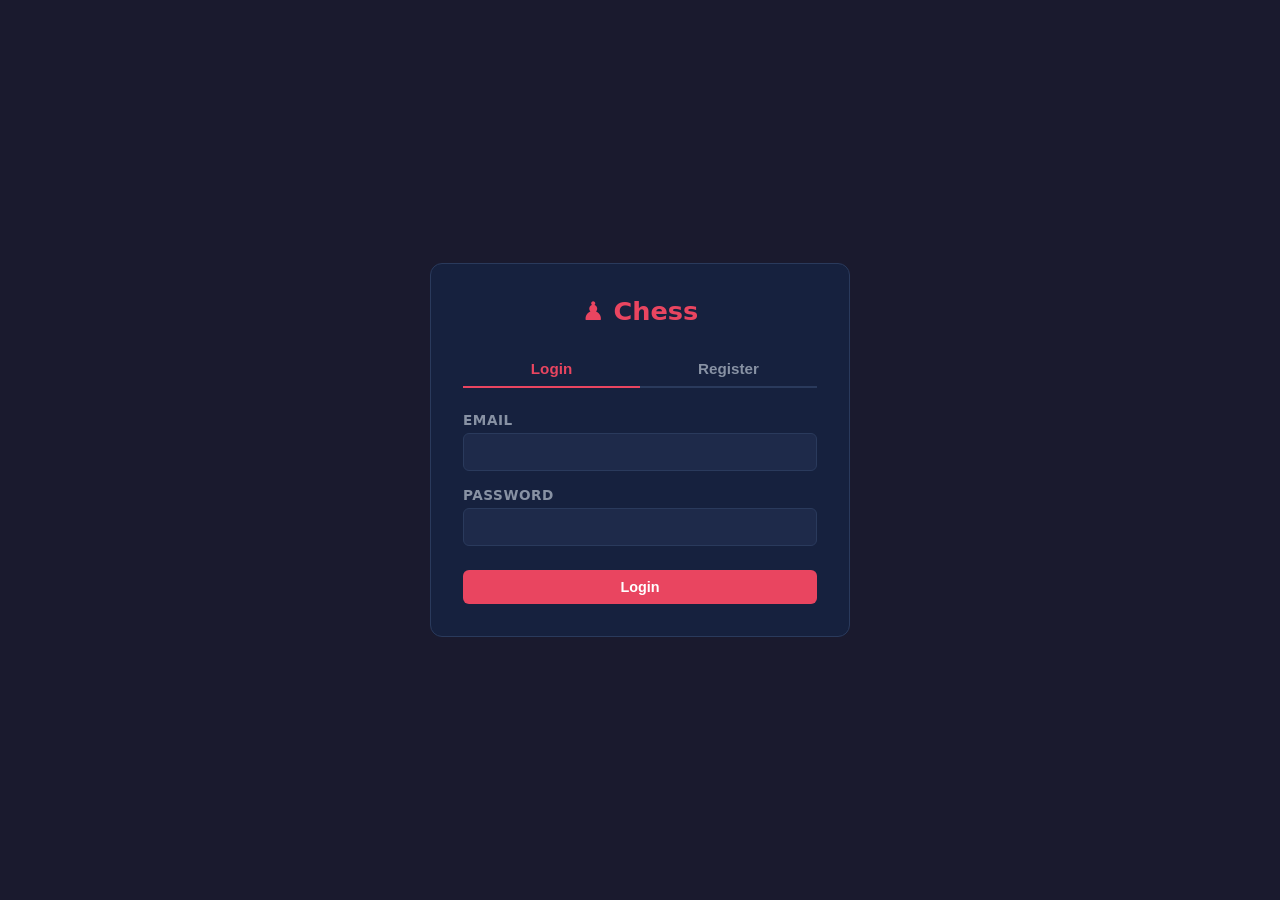
==== index.html @ 450ae5ae "Init commit" ====
<!DOCTYPE html>
<html lang="en">
<head>
  <meta charset="UTF-8" />
  <meta name="viewport" content="width=device-width, initial-scale=1.0" />
  <title>Chess — Login</title>
  <link rel="stylesheet" href="css/style.css" />
</head>
<body>
  <div class="auth-wrapper">
    <div class="auth-box">
      <h1>♟ Chess</h1>

      <div class="tabs">
        <button class="tab-btn active" data-tab="login">Login</button>
        <button class="tab-btn" data-tab="register">Register</button>
      </div>

      <!-- Login tab -->
      <div id="tab-login" class="tab-panel active">
        <form id="login-form" novalidate>
          <div class="form-group">
            <label for="login-email">Email</label>
            <input type="email" id="login-email" autocomplete="email" required />
          </div>
          <div class="form-group">
            <label for="login-password">Password</label>
            <input type="password" id="login-password" autocomplete="current-password" required />
          </div>
          <button type="submit" class="btn btn-primary form-submit">Login</button>
        </form>
        <div id="login-msg" class="msg msg-error"></div>
      </div>

      <!-- Register tab -->
      <div id="tab-register" class="tab-panel">
        <form id="register-form" novalidate>
          <div class="form-group">
            <label for="reg-username">Username</label>
            <input type="text" id="reg-username" autocomplete="username" required />
          </div>
          <div class="form-group">
            <label for="reg-email">Email</label>
            <input type="email" id="reg-email" autocomplete="email" required />
          </div>
          <div class="form-group">
            <label for="reg-password">Password</label>
            <input type="password" id="reg-password" autocomplete="new-password" required />
          </div>
          <button type="submit" class="btn btn-primary form-submit">Register</button>
        </form>
        <div id="register-msg" class="msg"></div>
      </div>
    </div>
  </div>

  <script src="js/api.js"></script>
  <script src="js/auth.js"></script>
</body>
</html>
---- css/style.css ----
:root {
  --bg-primary:    #1a1a2e;
  --bg-secondary:  #16213e;
  --bg-card:       #0f3460;
  --bg-input:      #1e2a4a;
  --accent:        #e94560;
  --accent-hover:  #c73652;
  --text-primary:  #eaeaea;
  --text-muted:    #8892a4;
  --border:        #2a3a5c;
  --sq-light:      #f0d9b5;
  --sq-dark:       #b58863;
  --sq-selected:   #7fc97f;
  --sq-legal:      rgba(127, 201, 127, 0.45);
  --sq-last-move:  rgba(255, 255, 100, 0.35);
  --success:       #2ecc71;
  --error:         #e74c3c;
  --warning:       #f39c12;
}

* {
  box-sizing: border-box;
  margin: 0;
  padding: 0;
}

body {
  background: var(--bg-primary);
  color: var(--text-primary);
  font-family: 'Segoe UI', system-ui, sans-serif;
  font-size: 15px;
  min-height: 100vh;
}

/* ── Nav bar ── */
.navbar {
  background: var(--bg-secondary);
  border-bottom: 1px solid var(--border);
  display: flex;
  align-items: center;
  justify-content: space-between;
  padding: 0.75rem 1.5rem;
}

.navbar .logo {
  font-size: 1.25rem;
  font-weight: 700;
  color: var(--accent);
  letter-spacing: 0.05em;
}

.navbar .nav-right {
  display: flex;
  align-items: center;
  gap: 1rem;
}

.navbar .username {
  color: var(--text-muted);
  font-size: 0.9rem;
}

/* ── Buttons ── */
button, .btn {
  cursor: pointer;
  border: none;
  border-radius: 6px;
  padding: 0.55rem 1.2rem;
  font-size: 0.9rem;
  font-weight: 600;
  transition: background 0.15s, transform 0.1s, opacity 0.15s;
}

.btn-primary {
  background: var(--accent);
  color: #fff;
}

.btn-primary:hover {
  background: var(--accent-hover);
}

.btn-secondary {
  background: var(--bg-card);
  color: var(--text-primary);
  border: 1px solid var(--border);
}

.btn-secondary:hover {
  background: #1a4a80;
}

.btn-danger {
  background: var(--error);
  color: #fff;
}

.btn-danger:hover {
  background: #c0392b;
}

.btn-sm {
  padding: 0.35rem 0.8rem;
  font-size: 0.8rem;
}

button:disabled, .btn:disabled {
  opacity: 0.5;
  cursor: not-allowed;
}

button:active:not(:disabled) {
  transform: scale(0.97);
}

/* ── Page container ── */
.page-container {
  max-width: 960px;
  margin: 0 auto;
  padding: 2rem 1rem;
}

/* ── Auth page ── */
.auth-wrapper {
  display: flex;
  align-items: center;
  justify-content: center;
  min-height: 100vh;
  padding: 1rem;
}

.auth-box {
  background: var(--bg-secondary);
  border: 1px solid var(--border);
  border-radius: 12px;
  padding: 2rem;
  width: 100%;
  max-width: 420px;
}

.auth-box h1 {
  text-align: center;
  font-size: 1.6rem;
  color: var(--accent);
  margin-bottom: 1.5rem;
}

.tabs {
  display: flex;
  border-bottom: 2px solid var(--border);
  margin-bottom: 1.5rem;
}

.tab-btn {
  flex: 1;
  background: none;
  border: none;
  border-bottom: 2px solid transparent;
  margin-bottom: -2px;
  color: var(--text-muted);
  padding: 0.6rem;
  font-size: 0.95rem;
  font-weight: 600;
  border-radius: 0;
  transition: color 0.15s, border-color 0.15s;
}

.tab-btn.active {
  color: var(--accent);
  border-bottom-color: var(--accent);
}

.tab-panel {
  display: none;
}

.tab-panel.active {
  display: block;
}

.form-group {
  margin-bottom: 1rem;
}

.form-group label {
  display: block;
  margin-bottom: 0.3rem;
  color: var(--text-muted);
  font-size: 0.85rem;
  font-weight: 600;
  text-transform: uppercase;
  letter-spacing: 0.04em;
}

.form-group input {
  width: 100%;
  padding: 0.6rem 0.85rem;
  background: var(--bg-input);
  border: 1px solid var(--border);
  border-radius: 6px;
  color: var(--text-primary);
  font-size: 0.95rem;
  transition: border-color 0.15s;
}

.form-group input:focus {
  outline: none;
  border-color: var(--accent);
}

.form-submit {
  width: 100%;
  margin-top: 0.5rem;
}

/* ── Messages ── */
.msg {
  border-radius: 6px;
  padding: 0.6rem 0.85rem;
  font-size: 0.88rem;
  margin-top: 0.75rem;
  display: none;
}

.msg.visible {
  display: block;
}

.msg-error {
  background: rgba(231, 76, 60, 0.15);
  border: 1px solid var(--error);
  color: var(--error);
}

.msg-success {
  background: rgba(46, 204, 113, 0.15);
  border: 1px solid var(--success);
  color: var(--success);
}

.msg-info {
  background: rgba(52, 152, 219, 0.15);
  border: 1px solid #3498db;
  color: #74b9ff;
}

/* ── Rooms page ── */
.rooms-header {
  display: flex;
  align-items: center;
  justify-content: space-between;
  margin-bottom: 1.5rem;
}

.rooms-header h2 {
  font-size: 1.4rem;
}

.action-bar {
  display: flex;
  gap: 0.75rem;
  margin-bottom: 1.5rem;
  flex-wrap: wrap;
}

.section-title {
  font-size: 1rem;
  font-weight: 700;
  color: var(--text-muted);
  text-transform: uppercase;
  letter-spacing: 0.06em;
  margin-bottom: 0.75rem;
}

.room-table {
  width: 100%;
  border-collapse: collapse;
}

.room-table th {
  text-align: left;
  padding: 0.6rem 0.75rem;
  font-size: 0.78rem;
  text-transform: uppercase;
  letter-spacing: 0.05em;
  color: var(--text-muted);
  border-bottom: 1px solid var(--border);
}

.room-table td {
  padding: 0.7rem 0.75rem;
  border-bottom: 1px solid var(--border);
  font-size: 0.9rem;
  vertical-align: middle;
}

.room-table tr:last-child td {
  border-bottom: none;
}

.room-table tbody tr:hover {
  background: rgba(255, 255, 255, 0.03);
}

.status-badge {
  display: inline-block;
  padding: 0.2rem 0.55rem;
  border-radius: 20px;
  font-size: 0.75rem;
  font-weight: 700;
  text-transform: uppercase;
  letter-spacing: 0.04em;
}

.status-waiting  { background: rgba(243, 156, 18, 0.2);  color: var(--warning); }
.status-active   { background: rgba(46, 204, 113, 0.2);  color: var(--success); }
.status-finished { background: rgba(142, 146, 164, 0.2); color: var(--text-muted); }

.card {
  background: var(--bg-secondary);
  border: 1px solid var(--border);
  border-radius: 10px;
  padding: 1.25rem;
  margin-bottom: 1.5rem;
}

/* ── Game page ── */
.game-layout {
  display: flex;
  gap: 1.5rem;
  align-items: flex-start;
  flex-wrap: wrap;
}

.board-wrapper {
  flex: 0 0 auto;
}

.board-with-coords {
  display: inline-flex;
  flex-direction: column;
}

.board-row-with-rank {
  display: flex;
  align-items: center;
}

.coord-rank {
  width: 20px;
  text-align: center;
  font-size: 0.75rem;
  color: var(--text-muted);
  user-select: none;
}

.coord-files {
  display: flex;
  padding-left: 20px;
}

.coord-file {
  width: 72px;
  text-align: center;
  font-size: 0.75rem;
  color: var(--text-muted);
  user-select: none;
}

#chessboard {
  display: grid;
  grid-template-columns: repeat(8, 72px);
  grid-template-rows: repeat(8, 72px);
  border: 3px solid var(--border);
  border-radius: 4px;
  overflow: hidden;
}

.sq {
  width: 72px;
  height: 72px;
  display: flex;
  align-items: center;
  justify-content: center;
  cursor: pointer;
  position: relative;
  transition: background 0.1s;
  user-select: none;
}

.sq.light { background: var(--sq-light); }
.sq.dark  { background: var(--sq-dark); }
.sq.selected  { background: var(--sq-selected) !important; }
.sq.last-move { background: var(--sq-last-move) !important; }

.sq.legal-target::after {
  content: '';
  position: absolute;
  width: 28px;
  height: 28px;
  border-radius: 50%;
  background: var(--sq-legal);
  pointer-events: none;
}

.sq.legal-target.has-piece::after {
  width: 66px;
  height: 66px;
  background: none;
  border: 4px solid var(--sq-legal);
}

.piece {
  font-size: 48px;
  line-height: 1;
  pointer-events: none;
  filter: drop-shadow(0 1px 2px rgba(0,0,0,0.5));
}

.game-sidebar {
  flex: 1;
  min-width: 220px;
  display: flex;
  flex-direction: column;
  gap: 1rem;
}

.status-bar {
  background: var(--bg-secondary);
  border: 1px solid var(--border);
  border-radius: 10px;
  padding: 1rem;
}

.status-bar .status-row {
  display: flex;
  justify-content: space-between;
  align-items: center;
  padding: 0.3rem 0;
  border-bottom: 1px solid var(--border);
  font-size: 0.88rem;
}

.status-bar .status-row:last-child {
  border-bottom: none;
}

.status-bar .label {
  color: var(--text-muted);
}

.status-bar .value {
  font-weight: 600;
}

.turn-white { color: #f8f8f8; }
.turn-black { color: #b0b0b0; }

.game-controls {
  display: flex;
  flex-direction: column;
  gap: 0.5rem;
}

.banner {
  display: none;
  background: var(--bg-secondary);
  border: 1px solid var(--border);
  border-radius: 10px;
  padding: 1.25rem;
  text-align: center;
}

.banner.visible {
  display: block;
}

.banner h3 {
  font-size: 1.2rem;
  margin-bottom: 0.5rem;
}

.banner.winner-white h3 { color: #f8f8f8; }
.banner.winner-black h3 { color: #b0b0b0; }
.banner.winner-draw  h3 { color: var(--warning); }

#disconnect-banner {
  border-color: var(--warning);
}

#disconnect-banner h3 {
  color: var(--warning);
}

.spinner {
  display: inline-block;
  width: 18px;
  height: 18px;
  border: 3px solid var(--border);
  border-top-color: var(--accent);
  border-radius: 50%;
  animation: spin 0.7s linear infinite;
  vertical-align: middle;
  margin-right: 6px;
}

@keyframes spin {
  to { transform: rotate(360deg); }
}

/* ── Utilities ── */
.text-muted  { color: var(--text-muted); }
.text-center { text-align: center; }
.mt-1 { margin-top: 0.5rem; }
.mt-2 { margin-top: 1rem; }
.hidden { display: none !important; }

@media (max-width: 640px) {
  #chessboard {
    grid-template-columns: repeat(8, 44px);
    grid-template-rows: repeat(8, 44px);
  }
  .sq       { width: 44px; height: 44px; }
  .piece    { font-size: 30px; }
  .coord-file { width: 44px; }
  .sq.legal-target::after           { width: 18px; height: 18px; }
  .sq.legal-target.has-piece::after { width: 40px; height: 40px; }
}
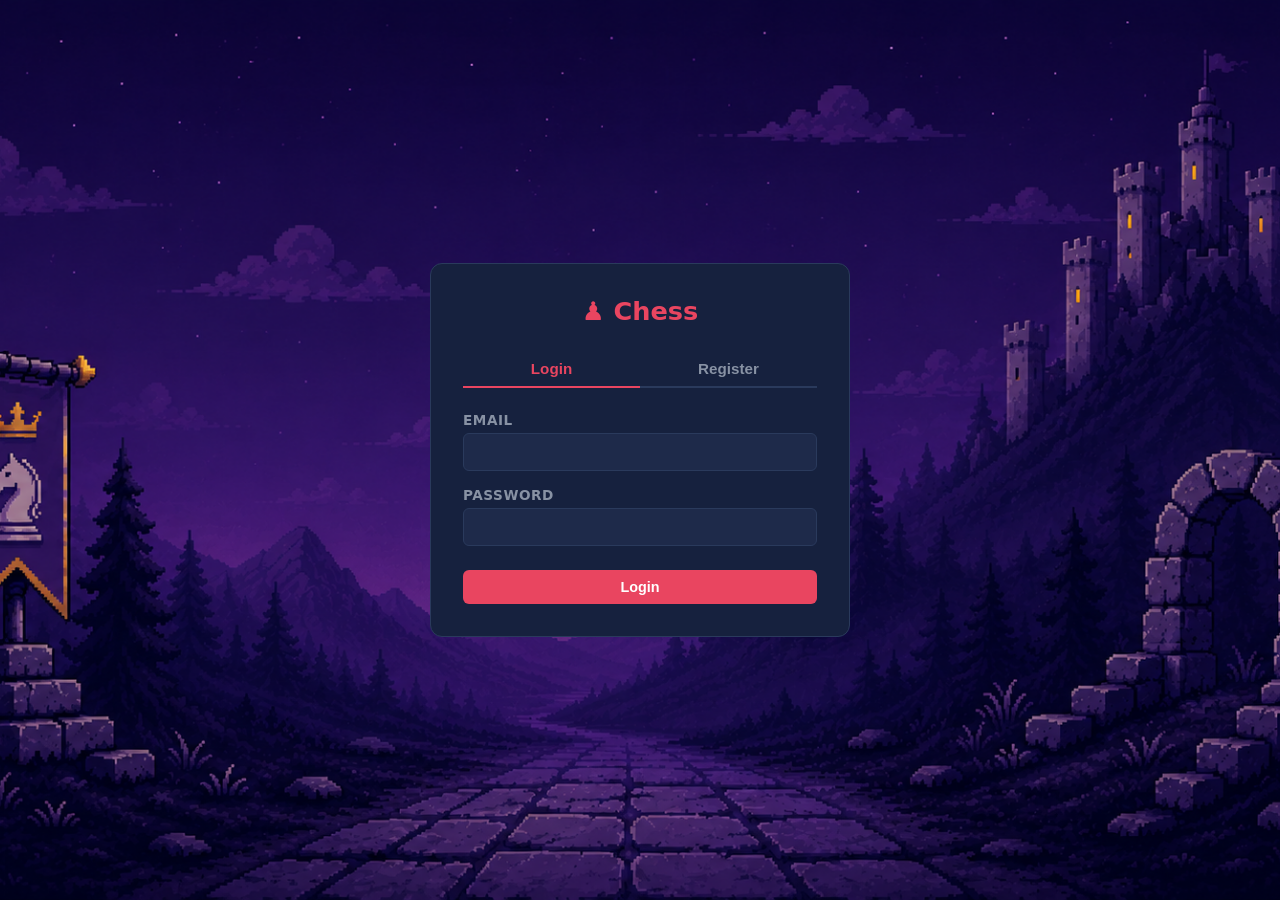
==== commit eb74bf95: "feat: login page background image with pixel-art theme Add full-screen background to index.html usin" ====
--- a/index.html
+++ b/index.html
@@ -6,7 +6,7 @@
   <title>Chess — Login</title>
   <link rel="stylesheet" href="css/style.css" />
 </head>
-<body>
+<body class="login-bg">
   <div class="auth-wrapper">
     <div class="auth-box">
       <h1>♟ Chess</h1>
--- a/css/style.css
+++ b/css/style.css
@@ -24,12 +24,26 @@
   padding: 0;
 }
 
+html {
+  margin: 0;
+  overflow: hidden;
+}
+
 body {
   background: var(--bg-primary);
   color: var(--text-primary);
   font-family: 'Segoe UI', system-ui, sans-serif;
   font-size: 15px;
   min-height: 100vh;
+  overflow: hidden;
+}
+
+body.login-bg {
+  background-color: #0d0718;
+  background-image: url('../img/login_background.png');
+  background-size: cover;
+  background-position: center center;
+  background-repeat: no-repeat;
 }
 
 /* ── Nav bar ── */
@@ -125,7 +139,8 @@
   display: flex;
   align-items: center;
   justify-content: center;
-  min-height: 100vh;
+  height: 100dvh;
+  min-height: 720px;
   padding: 1rem;
 }
 
@@ -324,6 +339,11 @@
   margin-bottom: 1.5rem;
 }
 
+.my-game-card {
+  border-color: var(--warning);
+  background: rgba(243, 156, 18, 0.06);
+}
+
 /* ── Game page ── */
 .game-layout {
   display: flex;
@@ -455,6 +475,77 @@
 
 .turn-white { color: #f8f8f8; }
 .turn-black { color: #b0b0b0; }
+
+.players-bar {
+  display: flex;
+  align-items: center;
+  gap: 0.5rem;
+  background: var(--bg-secondary);
+  border: 1px solid var(--border);
+  border-radius: 10px;
+  padding: 0.6rem 0.75rem;
+}
+
+.player-card {
+  flex: 1;
+  display: flex;
+  align-items: center;
+  gap: 0.5rem;
+  padding: 0.5rem 0.6rem;
+  border-radius: 8px;
+  border: 2px solid transparent;
+  min-width: 0;
+  transition: border-color 0.25s, background 0.25s;
+}
+
+.player-card.active {
+  border-color: var(--warning);
+  background: rgba(243, 156, 18, 0.08);
+}
+
+.player-dot {
+  width: 0.8em;
+  height: 0.8em;
+  border-radius: 50%;
+  flex-shrink: 0;
+}
+
+.player-dot.white {
+  background: #f0d9b5;
+  border: 2px solid #b58863;
+}
+
+.player-dot.black {
+  background: #2c2c2c;
+  border: 2px solid #888;
+}
+
+.player-info {
+  display: flex;
+  flex-direction: column;
+  min-width: 0;
+}
+
+.player-name {
+  font-weight: 600;
+  font-size: 0.92em;
+  white-space: nowrap;
+  overflow: hidden;
+  text-overflow: ellipsis;
+}
+
+.player-color-label {
+  font-size: 0.72em;
+  color: var(--text-muted);
+  text-transform: capitalize;
+}
+
+.vs-label {
+  color: var(--text-muted);
+  font-size: 0.78em;
+  font-weight: 600;
+  flex-shrink: 0;
+}
 
 .game-controls {
   display: flex;
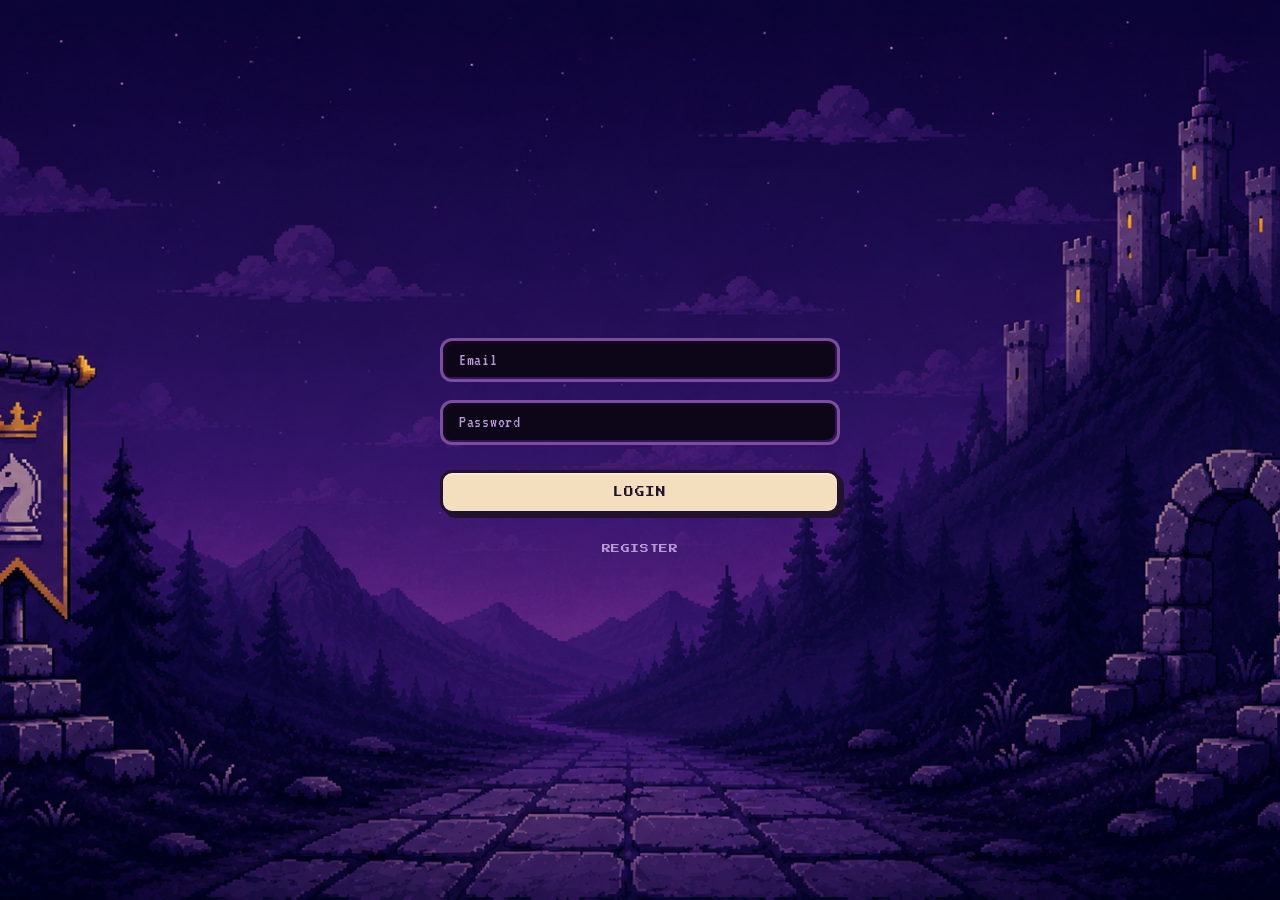
==== commit 73e8c4ca: "feat: redesign auth page — floating fields over background, no card - Remove auth card (background, " ====
--- a/index.html
+++ b/index.html
@@ -9,23 +9,14 @@
 <body class="login-bg">
   <div class="auth-wrapper">
     <div class="auth-box">
-      <h1>♟ Chess</h1>
-
-      <div class="tabs">
-        <button class="tab-btn active" data-tab="login">Login</button>
-        <button class="tab-btn" data-tab="register">Register</button>
-      </div>
-
       <!-- Login tab -->
       <div id="tab-login" class="tab-panel active">
         <form id="login-form" novalidate>
           <div class="form-group">
-            <label for="login-email">Email</label>
-            <input type="email" id="login-email" autocomplete="email" required />
+            <input type="email" id="login-email" autocomplete="email" placeholder="Email" required />
           </div>
           <div class="form-group">
-            <label for="login-password">Password</label>
-            <input type="password" id="login-password" autocomplete="current-password" required />
+            <input type="password" id="login-password" autocomplete="current-password" placeholder="Password" required />
           </div>
           <button type="submit" class="btn btn-primary form-submit">Login</button>
         </form>
@@ -36,20 +27,22 @@
       <div id="tab-register" class="tab-panel">
         <form id="register-form" novalidate>
           <div class="form-group">
-            <label for="reg-username">Username</label>
-            <input type="text" id="reg-username" autocomplete="username" required />
+            <input type="text" id="reg-username" autocomplete="username" placeholder="Username" required />
           </div>
           <div class="form-group">
-            <label for="reg-email">Email</label>
-            <input type="email" id="reg-email" autocomplete="email" required />
+            <input type="email" id="reg-email" autocomplete="email" placeholder="Email" required />
           </div>
           <div class="form-group">
-            <label for="reg-password">Password</label>
-            <input type="password" id="reg-password" autocomplete="new-password" required />
+            <input type="password" id="reg-password" autocomplete="new-password" placeholder="Password" required />
           </div>
           <button type="submit" class="btn btn-primary form-submit">Register</button>
         </form>
         <div id="register-msg" class="msg"></div>
+      </div>
+
+      <div class="tabs">
+        <button class="tab-btn active" data-tab="login">Login</button>
+        <button class="tab-btn" data-tab="register">Register</button>
       </div>
     </div>
   </div>
--- a/css/style.css
+++ b/css/style.css
@@ -1,3 +1,5 @@
+@import url('https://fonts.googleapis.com/css2?family=Press+Start+2P&family=VT323&display=swap');
+
 :root {
   --bg-primary:    #1a1a2e;
   --bg-secondary:  #16213e;
@@ -134,7 +136,7 @@
   padding: 2rem 1rem;
 }
 
-/* ── Auth page ── */
+/* ── Auth page (medieval pixel-art) ── */
 .auth-wrapper {
   display: flex;
   align-items: center;
@@ -145,44 +147,45 @@
 }
 
 .auth-box {
-  background: var(--bg-secondary);
-  border: 1px solid var(--border);
-  border-radius: 12px;
-  padding: 2rem;
   width: 100%;
-  max-width: 420px;
-}
-
-.auth-box h1 {
-  text-align: center;
-  font-size: 1.6rem;
-  color: var(--accent);
-  margin-bottom: 1.5rem;
-}
+  max-width: 400px;
+}
+
 
 .tabs {
   display: flex;
-  border-bottom: 2px solid var(--border);
-  margin-bottom: 1.5rem;
+  gap: 1.5rem;
+  justify-content: center;
+  margin-top: 1.5rem;
 }
 
 .tab-btn {
-  flex: 1;
-  background: none;
+  flex: 0;
+  background: transparent;
   border: none;
-  border-bottom: 2px solid transparent;
-  margin-bottom: -2px;
-  color: var(--text-muted);
-  padding: 0.6rem;
-  font-size: 0.95rem;
-  font-weight: 600;
+  border-bottom: 3px solid transparent;
+  color: #b99bd6;
+  padding: 0.4rem 0;
+  font-family: 'Press Start 2P', monospace;
+  font-size: 0.55rem;
+  font-weight: 400;
+  text-transform: uppercase;
+  letter-spacing: 0.06em;
   border-radius: 0;
+  cursor: pointer;
   transition: color 0.15s, border-color 0.15s;
 }
 
+.tab-btn:last-child {
+  border-right: none;
+}
+
+.tab-btn:hover:not(.active) {
+  color: #b99bd6;
+}
+
 .tab-btn.active {
-  color: var(--accent);
-  border-bottom-color: var(--accent);
+  display: none;
 }
 
 .tab-panel {
@@ -194,38 +197,79 @@
 }
 
 .form-group {
-  margin-bottom: 1rem;
-}
-
-.form-group label {
-  display: block;
-  margin-bottom: 0.3rem;
-  color: var(--text-muted);
-  font-size: 0.85rem;
-  font-weight: 600;
-  text-transform: uppercase;
-  letter-spacing: 0.04em;
+  margin-bottom: 1.1rem;
 }
 
 .form-group input {
   width: 100%;
-  padding: 0.6rem 0.85rem;
-  background: var(--bg-input);
-  border: 1px solid var(--border);
-  border-radius: 6px;
-  color: var(--text-primary);
-  font-size: 0.95rem;
-  transition: border-color 0.15s;
+  padding: 0.65rem 1rem;
+  background: #0d0618;
+  border: 3px solid #7b4ca0;
+  border-radius: 12px;
+  color: #e2ceff;
+  font-size: 1.1rem;
+  font-family: 'VT323', monospace;
+  letter-spacing: 0.04em;
+  transition: border-color 0.1s;
+  box-shadow:
+    inset 3px 3px 0 #12091f,
+    inset -2px -2px 0 #2e1558;
+}
+
+.form-group input::placeholder {
+  color: #b99bd6;
 }
 
 .form-group input:focus {
   outline: none;
-  border-color: var(--accent);
+  border-color: #9b6ac8;
+  box-shadow:
+    inset 3px 3px 0 #12091f,
+    inset -2px -2px 0 #2e1558,
+    0 0 0 2px rgba(155, 106, 200, 0.25);
 }
 
 .form-submit {
   width: 100%;
   margin-top: 0.5rem;
+}
+
+/* Parchment button — scoped to auth card only */
+.auth-box .btn-primary {
+  background: #f3dfbd;
+  color: #21122f;
+  border: 3px solid #21122f;
+  border-radius: 12px;
+  font-family: 'Press Start 2P', monospace;
+  font-size: 0.6rem;
+  font-weight: 400;
+  letter-spacing: 0.08em;
+  text-transform: uppercase;
+  padding: 0.85rem 1.2rem;
+  box-shadow:
+    4px 4px 0 #21122f,
+    inset 0 2px 0 rgba(255, 255, 255, 0.35);
+  transition: background 0.1s, box-shadow 0.05s, transform 0.05s;
+}
+
+.auth-box .btn-primary:hover:not(:disabled) {
+  background: #fff0cf;
+  box-shadow:
+    4px 4px 0 #21122f,
+    inset 0 2px 0 rgba(255, 255, 255, 0.5),
+    0 0 14px rgba(208, 155, 61, 0.4);
+}
+
+.auth-box .btn-primary:active:not(:disabled) {
+  transform: translate(3px, 3px);
+  box-shadow: 1px 1px 0 #21122f;
+}
+
+.auth-box .btn-primary:disabled {
+  background: #c9b898;
+  color: #5a4a2e;
+  box-shadow: 3px 3px 0 #21122f;
+  opacity: 0.65;
 }
 
 /* ── Messages ── */
@@ -257,6 +301,33 @@
   background: rgba(52, 152, 219, 0.15);
   border: 1px solid #3498db;
   color: #74b9ff;
+}
+
+/* Auth card message overrides — fantasy style */
+.auth-box .msg {
+  border-radius: 2px;
+  font-family: 'VT323', monospace;
+  font-size: 1.05rem;
+  letter-spacing: 0.03em;
+  border-width: 2px;
+}
+
+.auth-box .msg-error {
+  background: rgba(120, 20, 20, 0.35);
+  border-color: #a03030;
+  color: #ff9999;
+}
+
+.auth-box .msg-success {
+  background: rgba(20, 80, 20, 0.35);
+  border-color: #30a030;
+  color: #99dd99;
+}
+
+.auth-box .msg-info {
+  background: rgba(50, 15, 80, 0.5);
+  border-color: #7b4ca0;
+  color: #c8a8e8;
 }
 
 /* ── Rooms page ── */
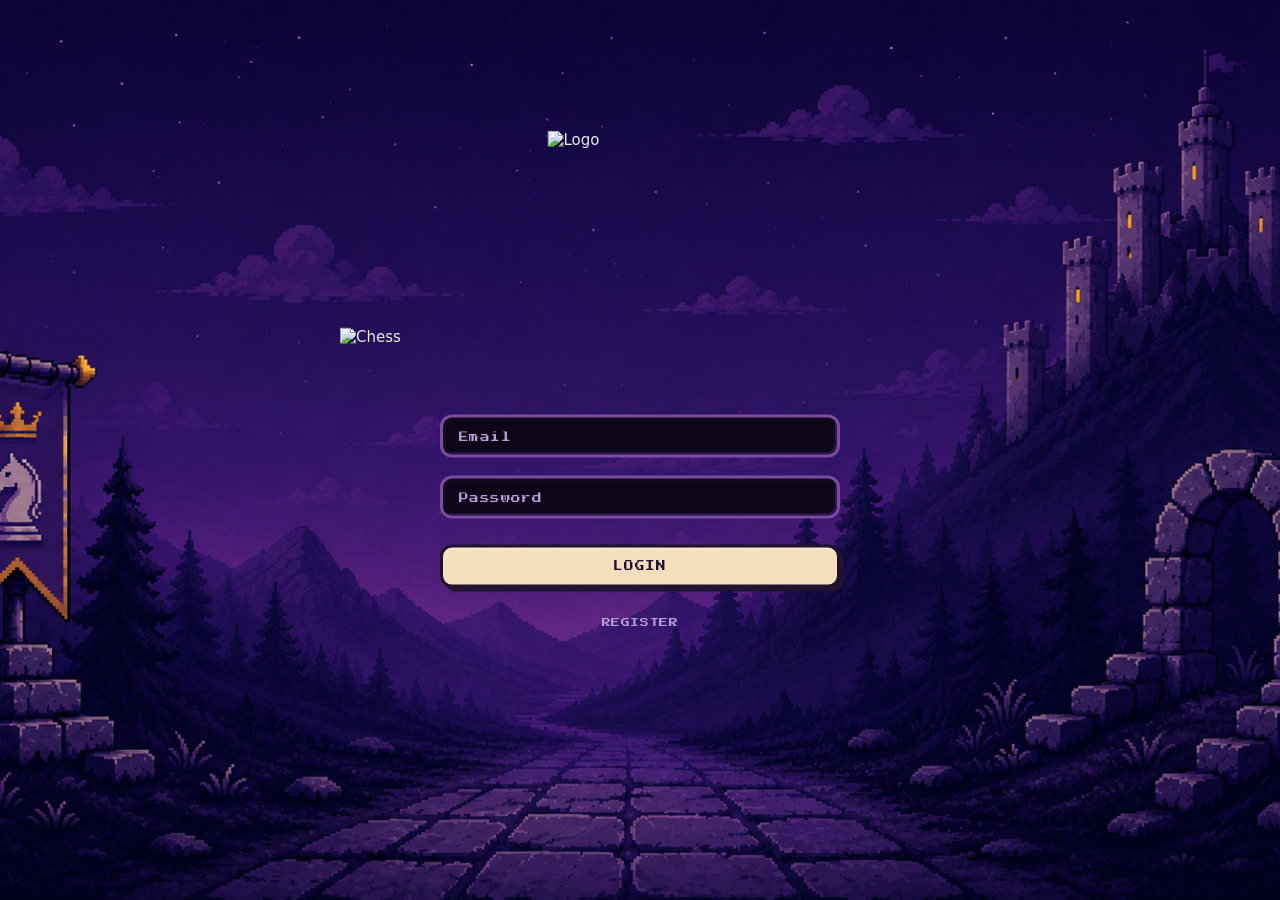
==== commit 3aa444ec: "feat: add logo and text images as layered background on auth page" ====
--- a/index.html
+++ b/index.html
@@ -8,6 +8,8 @@
 </head>
 <body class="login-bg">
   <div class="auth-wrapper">
+    <img src="img/text.png" class="auth-title-img" alt="Chess" />
+    <img src="img/logo.png" class="auth-logo-img" alt="Logo" />
     <div class="auth-box">
       <!-- Login tab -->
       <div id="tab-login" class="tab-panel active">
--- a/css/style.css
+++ b/css/style.css
@@ -138,7 +138,9 @@
 
 /* ── Auth page (medieval pixel-art) ── */
 .auth-wrapper {
-  display: flex;
+  position: relative;
+  display: flex;
+  flex-direction: column;
   align-items: center;
   justify-content: center;
   height: 100dvh;
@@ -146,9 +148,36 @@
   padding: 1rem;
 }
 
+.auth-logo-img {
+  position: absolute;
+  left: 50%;
+  top: 50%;
+  transform: translate(-50%, calc(-50% - 6.5cm));
+  width: calc(204px - 0.5cm);
+  height: calc(204px - 1.5cm);
+  image-rendering: pixelated;
+  z-index: 0;
+  pointer-events: none;
+}
+
+.auth-title-img {
+  position: absolute;
+  left: 50%;
+  top: 50%;
+  transform: translate(-50%, calc(-50% - 3cm));
+  max-width: 600px;
+  width: 100%;
+  image-rendering: pixelated;
+  z-index: 1;
+  pointer-events: none;
+}
+
 .auth-box {
+  position: relative;
+  z-index: 1;
   width: 100%;
   max-width: 400px;
+  transform: translateY(2cm);
 }
 
 
@@ -202,13 +231,13 @@
 
 .form-group input {
   width: 100%;
-  padding: 0.65rem 1rem;
+  padding: 0.85rem 1rem;
   background: #0d0618;
   border: 3px solid #7b4ca0;
   border-radius: 12px;
   color: #e2ceff;
-  font-size: 1.1rem;
-  font-family: 'VT323', monospace;
+  font-size: 0.6rem;
+  font-family: 'Press Start 2P', monospace;
   letter-spacing: 0.04em;
   transition: border-color 0.1s;
   box-shadow:
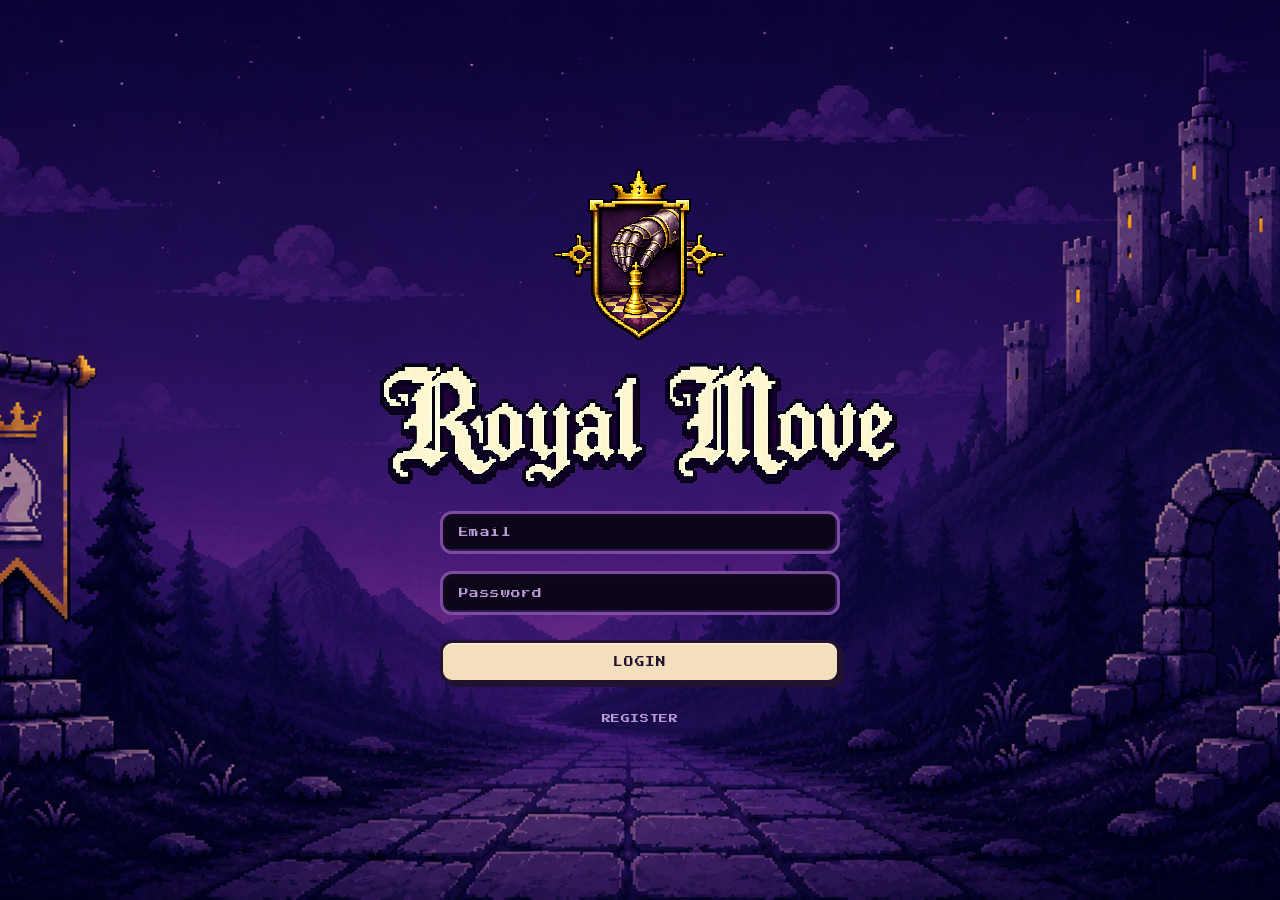
==== commit aacab68a: "feat: redesign rooms/game pages with medieval pixel-art theme - Add room_game_background.png to room" ====
--- a/index.html
+++ b/index.html
@@ -8,8 +8,8 @@
 </head>
 <body class="login-bg">
   <div class="auth-wrapper">
+    <img src="img/logo.png" class="auth-logo-img" alt="Logo" />
     <img src="img/text.png" class="auth-title-img" alt="Chess" />
-    <img src="img/logo.png" class="auth-logo-img" alt="Logo" />
     <div class="auth-box">
       <!-- Login tab -->
       <div id="tab-login" class="tab-panel active">
--- a/css/style.css
+++ b/css/style.css
@@ -28,16 +28,14 @@
 
 html {
   margin: 0;
-  overflow: hidden;
 }
 
 body {
   background: var(--bg-primary);
   color: var(--text-primary);
   font-family: 'Segoe UI', system-ui, sans-serif;
-  font-size: 15px;
+  font-size: clamp(13px, 1.5vw, 16px);
   min-height: 100vh;
-  overflow: hidden;
 }
 
 body.login-bg {
@@ -46,6 +44,7 @@
   background-size: cover;
   background-position: center center;
   background-repeat: no-repeat;
+  overflow: hidden;
 }
 
 /* ── Nav bar ── */
@@ -65,6 +64,24 @@
   letter-spacing: 0.05em;
 }
 
+.nav-logo {
+  height: clamp(1.1rem, 3vh, 1.75rem);
+  width: auto;
+  image-rendering: pixelated;
+  display: block;
+}
+
+body.room-game-bg .navbar .logo-wrap {
+  background: rgba(8, 3, 18, 0.78);
+  backdrop-filter: blur(10px);
+  border: 2px solid #7b4ca0;
+  border-radius: 999px;
+  padding: 0.45rem 1rem;
+  box-shadow: 3px 3px 0 rgba(0, 0, 0, 0.4);
+  display: flex;
+  align-items: center;
+}
+
 .navbar .nav-right {
   display: flex;
   align-items: center;
@@ -80,7 +97,7 @@
 button, .btn {
   cursor: pointer;
   border: none;
-  border-radius: 6px;
+  border-radius: 0.375rem;
   padding: 0.55rem 1.2rem;
   font-size: 0.9rem;
   font-weight: 600;
@@ -131,7 +148,7 @@
 
 /* ── Page container ── */
 .page-container {
-  max-width: 960px;
+  max-width: 60rem;
   margin: 0 auto;
   padding: 2rem 1rem;
 }
@@ -144,42 +161,31 @@
   align-items: center;
   justify-content: center;
   height: 100dvh;
-  min-height: 720px;
-  padding: 1rem;
+  min-height: clamp(28rem, 80vh, 50rem);
+  padding: clamp(1rem, 3vh, 2rem) 1rem;
+  gap: clamp(0.75rem, 2.5vh, 1.5rem);
 }
 
 .auth-logo-img {
-  position: absolute;
-  left: 50%;
-  top: 50%;
-  transform: translate(-50%, calc(-50% - 6.5cm));
-  width: calc(204px - 0.5cm);
-  height: calc(204px - 1.5cm);
+  width: clamp(7rem, 14vw, 11rem);
+  height: auto;
   image-rendering: pixelated;
-  z-index: 0;
   pointer-events: none;
+  flex-shrink: 0;
 }
 
 .auth-title-img {
-  position: absolute;
-  left: 50%;
-  top: 50%;
-  transform: translate(-50%, calc(-50% - 3cm));
-  max-width: 600px;
+  max-width: 32.5rem;
+  width: 90%;
+  image-rendering: pixelated;
+  pointer-events: none;
+  flex-shrink: 0;
+}
+
+.auth-box {
   width: 100%;
-  image-rendering: pixelated;
-  z-index: 1;
-  pointer-events: none;
-}
-
-.auth-box {
-  position: relative;
-  z-index: 1;
-  width: 100%;
-  max-width: 400px;
-  transform: translateY(2cm);
-}
-
+  max-width: 25rem;
+}
 
 .tabs {
   display: flex;
@@ -234,7 +240,7 @@
   padding: 0.85rem 1rem;
   background: #0d0618;
   border: 3px solid #7b4ca0;
-  border-radius: 12px;
+  border-radius: 0.75rem;
   color: #e2ceff;
   font-size: 0.6rem;
   font-family: 'Press Start 2P', monospace;
@@ -268,7 +274,7 @@
   background: #f3dfbd;
   color: #21122f;
   border: 3px solid #21122f;
-  border-radius: 12px;
+  border-radius: 0.75rem;
   font-family: 'Press Start 2P', monospace;
   font-size: 0.6rem;
   font-weight: 400;
@@ -303,7 +309,7 @@
 
 /* ── Messages ── */
 .msg {
-  border-radius: 6px;
+  border-radius: 0.375rem;
   padding: 0.6rem 0.85rem;
   font-size: 0.88rem;
   margin-top: 0.75rem;
@@ -334,7 +340,7 @@
 
 /* Auth card message overrides — fantasy style */
 .auth-box .msg {
-  border-radius: 2px;
+  border-radius: 0.125rem;
   font-family: 'VT323', monospace;
   font-size: 1.05rem;
   letter-spacing: 0.03em;
@@ -420,7 +426,7 @@
 .status-badge {
   display: inline-block;
   padding: 0.2rem 0.55rem;
-  border-radius: 20px;
+  border-radius: 1.25rem;
   font-size: 0.75rem;
   font-weight: 700;
   text-transform: uppercase;
@@ -434,7 +440,7 @@
 .card {
   background: var(--bg-secondary);
   border: 1px solid var(--border);
-  border-radius: 10px;
+  border-radius: 0.625rem;
   padding: 1.25rem;
   margin-bottom: 1.5rem;
 }
@@ -467,7 +473,7 @@
 }
 
 .coord-rank {
-  width: 20px;
+  width: 1.25rem;
   text-align: center;
   font-size: 0.75rem;
   color: var(--text-muted);
@@ -476,7 +482,7 @@
 
 .coord-files {
   display: flex;
-  padding-left: 20px;
+  padding-left: 1.25rem;
 }
 
 .coord-file {
@@ -492,7 +498,7 @@
   grid-template-columns: repeat(8, 72px);
   grid-template-rows: repeat(8, 72px);
   border: 3px solid var(--border);
-  border-radius: 4px;
+  border-radius: 0.25rem;
   overflow: hidden;
 }
 
@@ -539,7 +545,7 @@
 
 .game-sidebar {
   flex: 1;
-  min-width: 220px;
+  min-width: 13.75rem;
   display: flex;
   flex-direction: column;
   gap: 1rem;
@@ -548,7 +554,7 @@
 .status-bar {
   background: var(--bg-secondary);
   border: 1px solid var(--border);
-  border-radius: 10px;
+  border-radius: 0.625rem;
   padding: 1rem;
 }
 
@@ -582,7 +588,7 @@
   gap: 0.5rem;
   background: var(--bg-secondary);
   border: 1px solid var(--border);
-  border-radius: 10px;
+  border-radius: 0.625rem;
   padding: 0.6rem 0.75rem;
 }
 
@@ -592,7 +598,7 @@
   align-items: center;
   gap: 0.5rem;
   padding: 0.5rem 0.6rem;
-  border-radius: 8px;
+  border-radius: 0.5rem;
   border: 2px solid transparent;
   min-width: 0;
   transition: border-color 0.25s, background 0.25s;
@@ -657,7 +663,7 @@
   display: none;
   background: var(--bg-secondary);
   border: 1px solid var(--border);
-  border-radius: 10px;
+  border-radius: 0.625rem;
   padding: 1.25rem;
   text-align: center;
 }
@@ -685,14 +691,14 @@
 
 .spinner {
   display: inline-block;
-  width: 18px;
-  height: 18px;
+  width: 1.125rem;
+  height: 1.125rem;
   border: 3px solid var(--border);
   border-top-color: var(--accent);
   border-radius: 50%;
   animation: spin 0.7s linear infinite;
   vertical-align: middle;
-  margin-right: 6px;
+  margin-right: 0.375rem;
 }
 
 @keyframes spin {
@@ -717,3 +723,278 @@
   .sq.legal-target::after           { width: 18px; height: 18px; }
   .sq.legal-target.has-piece::after { width: 40px; height: 40px; }
 }
+
+/* ── Room / Game pages ─────────────────────────────────────────── */
+
+body.room-game-bg {
+  background-color: #0d0718;
+  background-image: url('../img/room_game_background.png');
+  background-size: cover;
+  background-position: center center;
+  background-repeat: no-repeat;
+  background-attachment: fixed;
+  overflow: auto;
+}
+
+/* Navbar */
+body.room-game-bg .navbar {
+  background: transparent;
+  border-bottom: none;
+}
+
+body.room-game-bg .navbar .username {
+  font-family: 'Press Start 2P', monospace;
+  font-size: clamp(0.32rem, 0.5vw, 0.44rem);
+  color: #b99bd6;
+}
+
+body.room-game-bg .nav-right {
+  background: rgba(8, 3, 18, 0.78);
+  backdrop-filter: blur(10px);
+  border: 2px solid #7b4ca0;
+  border-radius: 999px;
+  padding: 0.45rem 0.9rem;
+  gap: 0.9rem;
+  box-shadow: 3px 3px 0 rgba(0, 0, 0, 0.4);
+}
+
+/* Buttons */
+body.room-game-bg .btn-primary {
+  background: #f3dfbd;
+  color: #21122f;
+  border: 3px solid #21122f;
+  border-radius: 0.625rem;
+  font-family: 'Press Start 2P', monospace;
+  font-size: clamp(0.38rem, 0.6vw, 0.52rem);
+  font-weight: 400;
+  letter-spacing: 0.06em;
+  text-transform: uppercase;
+  padding: 0.75rem 1.1rem;
+  box-shadow:
+    4px 4px 0 #21122f,
+    inset 0 2px 0 rgba(255, 255, 255, 0.35);
+}
+
+body.room-game-bg .btn-primary:hover:not(:disabled) {
+  background: #fff0cf;
+  box-shadow:
+    4px 4px 0 #21122f,
+    inset 0 2px 0 rgba(255, 255, 255, 0.5),
+    0 0 14px rgba(208, 155, 61, 0.35);
+}
+
+body.room-game-bg .btn-primary:active:not(:disabled) {
+  transform: translate(3px, 3px);
+  box-shadow: 1px 1px 0 #21122f;
+}
+
+body.room-game-bg .btn-primary:disabled {
+  background: #c9b898;
+  color: #5a4a2e;
+  box-shadow: 3px 3px 0 #21122f;
+  opacity: 0.65;
+}
+
+body.room-game-bg .btn-secondary {
+  background: rgba(10, 4, 22, 0.8);
+  border: 2px solid #7b4ca0;
+  color: #e2ceff;
+  font-family: 'Press Start 2P', monospace;
+  font-size: clamp(0.36rem, 0.58vw, 0.5rem);
+  text-transform: uppercase;
+  letter-spacing: 0.06em;
+  border-radius: 0.5rem;
+  padding: 0.5rem 0.9rem;
+  box-shadow: 2px 2px 0 #21122f;
+}
+
+body.room-game-bg .btn-secondary:hover:not(:disabled) {
+  background: rgba(123, 76, 160, 0.22);
+}
+
+body.room-game-bg .btn-danger {
+  background: rgba(80, 10, 10, 0.85);
+  color: #ffb4b4;
+  border: 2px solid #a03030;
+  border-radius: 0.5rem;
+  font-family: 'Press Start 2P', monospace;
+  font-size: clamp(0.33rem, 0.52vw, 0.44rem);
+  padding: 0.5rem 0.9rem;
+  box-shadow: 2px 2px 0 #21122f;
+}
+
+body.room-game-bg .btn-danger:hover:not(:disabled) {
+  background: rgba(120, 20, 20, 0.9);
+}
+
+/* Section heading */
+body.room-game-bg .rooms-header h2 {
+  font-family: 'Press Start 2P', monospace;
+  font-size: clamp(0.5rem, 0.9vw, 0.75rem);
+  color: #e2ceff;
+  letter-spacing: 0.06em;
+}
+
+/* Cards */
+body.room-game-bg .card {
+  background: rgba(8, 3, 18, 0.82);
+  border: 3px solid #7b4ca0;
+  border-radius: 0.75rem;
+  box-shadow:
+    inset 2px 2px 0 #1a0d30,
+    inset -1px -1px 0 #3d1f6e,
+    4px 4px 0 rgba(0, 0, 0, 0.55);
+}
+
+body.room-game-bg .my-game-card {
+  border-color: #c07030;
+  background: rgba(40, 18, 4, 0.82);
+}
+
+body.room-game-bg .section-title {
+  font-family: 'Press Start 2P', monospace;
+  font-size: clamp(0.38rem, 0.62vw, 0.52rem);
+  color: #b99bd6;
+  letter-spacing: 0.08em;
+}
+
+/* Table */
+body.room-game-bg .room-table th {
+  font-family: 'Press Start 2P', monospace;
+  font-size: clamp(0.28rem, 0.48vw, 0.4rem);
+  letter-spacing: 0.05em;
+  color: #b99bd6;
+  border-bottom: 2px solid #7b4ca0;
+}
+
+body.room-game-bg .room-table td {
+  font-family: 'VT323', monospace;
+  font-size: clamp(0.9rem, 1.4vw, 1.2rem);
+  color: #e2ceff;
+  border-bottom: 1px solid #2e1558;
+}
+
+body.room-game-bg .room-table tbody tr:hover {
+  background: rgba(123, 76, 160, 0.12);
+}
+
+/* Status badges */
+body.room-game-bg .status-badge {
+  font-family: 'Press Start 2P', monospace;
+  font-size: clamp(0.26rem, 0.42vw, 0.36rem);
+  border-radius: 0.25rem;
+}
+
+/* Messages */
+body.room-game-bg .msg {
+  font-family: 'VT323', monospace;
+  font-size: clamp(0.9rem, 1.3vw, 1.1rem);
+  border-width: 2px;
+  border-radius: 0.25rem;
+}
+
+body.room-game-bg .msg-error {
+  background: rgba(120, 20, 20, 0.35);
+  border-color: #a03030;
+  color: #ff9999;
+}
+
+body.room-game-bg .msg-info {
+  background: rgba(50, 15, 80, 0.5);
+  border-color: #7b4ca0;
+  color: #c8a8e8;
+}
+
+body.room-game-bg .msg-success {
+  background: rgba(20, 60, 20, 0.4);
+  border-color: #30a030;
+  color: #99dd99;
+}
+
+/* Players bar */
+body.room-game-bg .players-bar {
+  background: rgba(8, 3, 18, 0.82);
+  border: 3px solid #7b4ca0;
+  border-radius: 0.75rem;
+  box-shadow: 4px 4px 0 rgba(0, 0, 0, 0.55);
+}
+
+body.room-game-bg .player-card.active {
+  border-color: #c07030;
+  background: rgba(192, 112, 48, 0.1);
+}
+
+body.room-game-bg .player-name {
+  font-family: 'VT323', monospace;
+  font-size: clamp(0.9rem, 1.3vw, 1.1rem);
+}
+
+body.room-game-bg .player-color-label {
+  font-family: 'Press Start 2P', monospace;
+  font-size: clamp(0.28rem, 0.44vw, 0.38rem);
+}
+
+body.room-game-bg .vs-label {
+  font-family: 'Press Start 2P', monospace;
+  font-size: clamp(0.32rem, 0.52vw, 0.44rem);
+  color: #b99bd6;
+}
+
+/* Status bar */
+body.room-game-bg .status-bar {
+  background: rgba(8, 3, 18, 0.82);
+  border: 3px solid #7b4ca0;
+  border-radius: 0.75rem;
+  box-shadow: 4px 4px 0 rgba(0, 0, 0, 0.55);
+}
+
+body.room-game-bg .status-bar .status-row {
+  border-bottom-color: #2e1558;
+}
+
+body.room-game-bg .status-bar .label {
+  font-family: 'Press Start 2P', monospace;
+  font-size: clamp(0.28rem, 0.46vw, 0.4rem);
+  color: #b99bd6;
+}
+
+body.room-game-bg .status-bar .value {
+  font-family: 'VT323', monospace;
+  font-size: clamp(0.9rem, 1.3vw, 1.1rem);
+  color: #e2ceff;
+}
+
+/* Banners */
+body.room-game-bg .banner {
+  background: rgba(8, 3, 18, 0.9);
+  border: 3px solid #7b4ca0;
+  border-radius: 0.75rem;
+  box-shadow: 4px 4px 0 rgba(0, 0, 0, 0.55);
+}
+
+body.room-game-bg .banner h3 {
+  font-family: 'Press Start 2P', monospace;
+  font-size: clamp(0.42rem, 0.75vw, 0.62rem);
+  letter-spacing: 0.04em;
+  line-height: 1.8;
+}
+
+body.room-game-bg .banner p {
+  font-family: 'VT323', monospace;
+  font-size: clamp(0.9rem, 1.3vw, 1.1rem);
+  color: #b99bd6;
+}
+
+body.room-game-bg #disconnect-banner {
+  border-color: #c07030;
+}
+
+body.room-game-bg #disconnect-banner h3 {
+  color: #f3a050;
+}
+
+/* Chessboard border */
+body.room-game-bg #chessboard {
+  border: 3px solid #7b4ca0;
+  box-shadow: 0 0 0 2px #21122f, 4px 4px 0 rgba(0, 0, 0, 0.55);
+}
